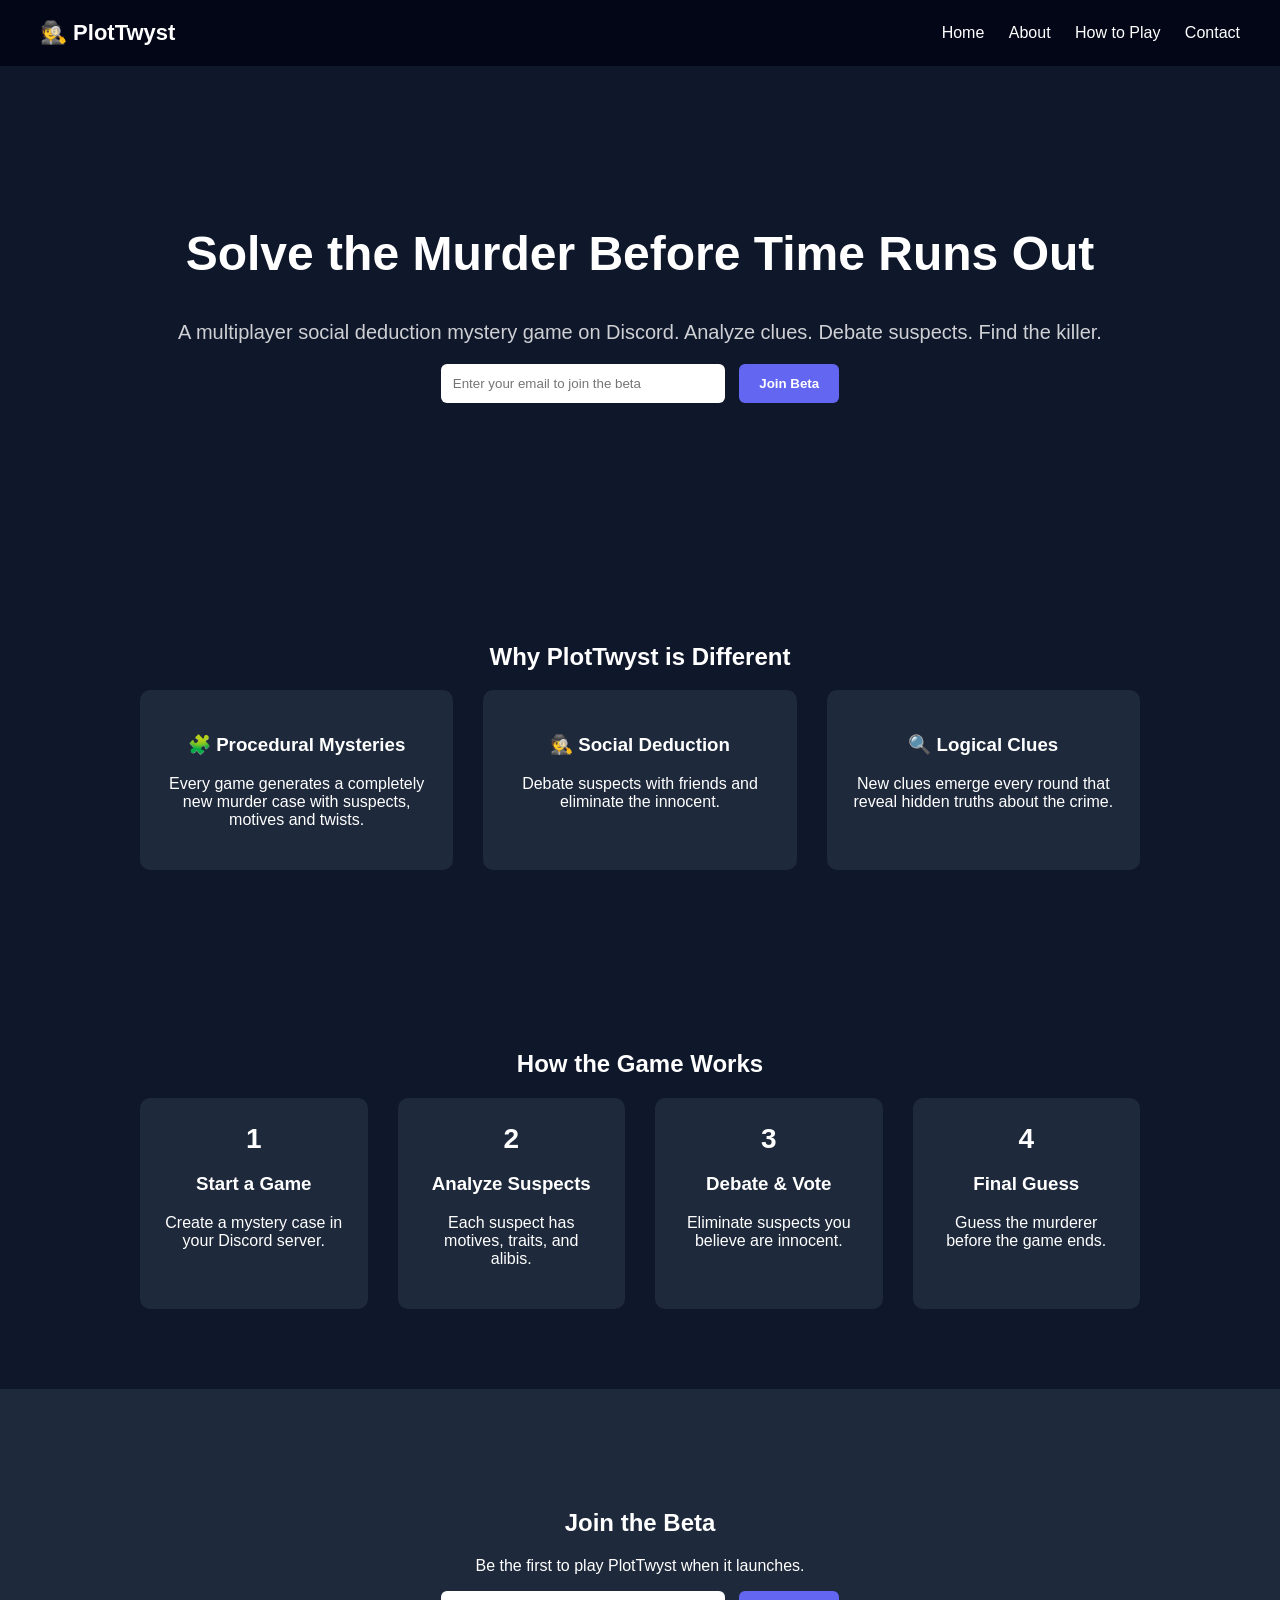
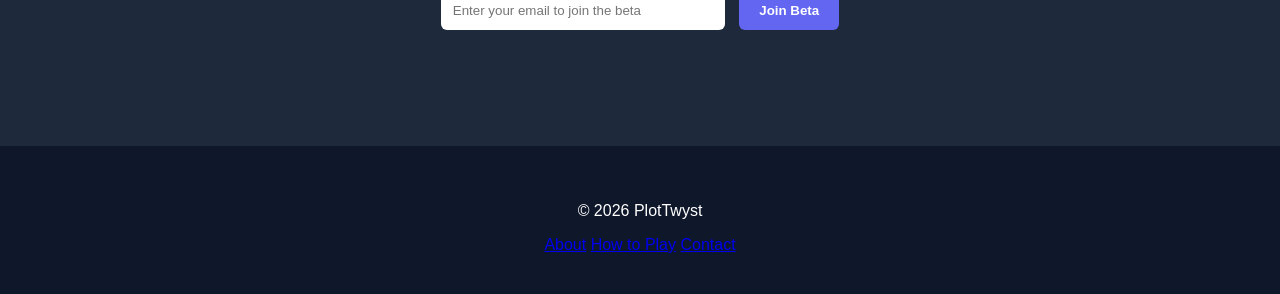
==== index.html @ 9b090512 "Update index.html" ====
<!DOCTYPE html>
<html>

<head>

<meta charset="UTF-8">
<meta name="viewport" content="width=device-width, initial-scale=1.0">

<title>PlotTwyst | Social Deduction Murder Mystery</title>

<link rel="stylesheet" href="style.css">

</head>

<body>

<nav>

<div class="logo">🕵️ PlotTwyst</div>

<div class="menu">

<a href="index.html">Home</a>
<a href="about.html">About</a>
<a href="how-to-play.html">How to Play</a>
<a href="contact.html">Contact</a>

</div>

</nav>


<section class="hero">

<h1>Solve the Murder Before Time Runs Out</h1>

<p>
A multiplayer social deduction mystery game on Discord.
Analyze clues. Debate suspects. Find the killer.
</p>

<form id="signup-form">

<input
type="email"
id="email"
placeholder="Enter your email to join the beta"
required
/>

<button type="submit">
Join Beta
</button>

</form>

<p id="signup-status"></p>

</section>


<section class="features">

<h2>Why PlotTwyst is Different</h2>

<div class="grid">

<div class="card">

<h3>🧩 Procedural Mysteries</h3>

<p>
Every game generates a completely new murder case with suspects, motives and twists.
</p>

</div>


<div class="card">

<h3>🕵️ Social Deduction</h3>

<p>
Debate suspects with friends and eliminate the innocent.
</p>

</div>


<div class="card">

<h3>🔍 Logical Clues</h3>

<p>
New clues emerge every round that reveal hidden truths about the crime.
</p>

</div>

</div>

</section>


<section class="steps">

<h2>How the Game Works</h2>

<div class="grid">

<div class="step">

<div class="number">1</div>

<h3>Start a Game</h3>

<p>Create a mystery case in your Discord server.</p>

</div>


<div class="step">

<div class="number">2</div>

<h3>Analyze Suspects</h3>

<p>Each suspect has motives, traits, and alibis.</p>

</div>


<div class="step">

<div class="number">3</div>

<h3>Debate & Vote</h3>

<p>Eliminate suspects you believe are innocent.</p>

</div>


<div class="step">

<div class="number">4</div>

<h3>Final Guess</h3>

<p>Guess the murderer before the game ends.</p>

</div>

</div>

</section>


<section class="cta">

<h2>Join the Beta</h2>

<p>Be the first to play PlotTwyst when it launches.</p>

<form id="signup-form-2">

<input
type="email"
id="email"
placeholder="Enter your email to join the beta"
required
/>

<button type="submit">
Join Beta
</button>

</form>

<p id="signup-status-2"></p>

</section>


<footer>

<p>© 2026 PlotTwyst</p>

<div class="footer-links">

<a href="about.html">About</a>
<a href="how-to-play.html">How to Play</a>
<a href="contact.html">Contact</a>

</div>

</footer>


<script src="signup.js"></script>

</body>

</html>
---- style.css ----
body {

font-family: Arial, sans-serif;
margin:0;
background:#0f172a;
color:white;

}

nav {

display:flex;
justify-content:space-between;
align-items:center;
padding:20px 40px;
background:#020617;

}

.logo {

font-size:22px;
font-weight:bold;

}

.menu a {

margin-left:20px;
color:white;
text-decoration:none;

}

.hero {

text-align:center;
padding:120px 20px;

}

.hero h1 {

font-size:48px;

}

.hero p {

font-size:20px;
opacity:0.8;

}

.features,
.steps {

padding:80px 20px;
text-align:center;

}

.grid {

display:grid;
grid-template-columns:repeat(auto-fit,minmax(220px,1fr));
gap:30px;
max-width:1000px;
margin:auto;

}

.card,
.step {

background:#1e293b;
padding:25px;
border-radius:10px;

}

.number {

font-size:28px;
font-weight:bold;

}

input {

padding:12px;
width:260px;
border-radius:6px;
border:none;

}

button {

padding:12px 20px;
border:none;
border-radius:6px;
background:#6366f1;
color:white;
font-weight:bold;
margin-left:10px;

}

.cta {

text-align:center;
padding:100px;
background:#1e293b;

}

.page {

max-width:800px;
margin:auto;
padding:80px 20px;

}

footer {

text-align:center;
padding:40px;

}
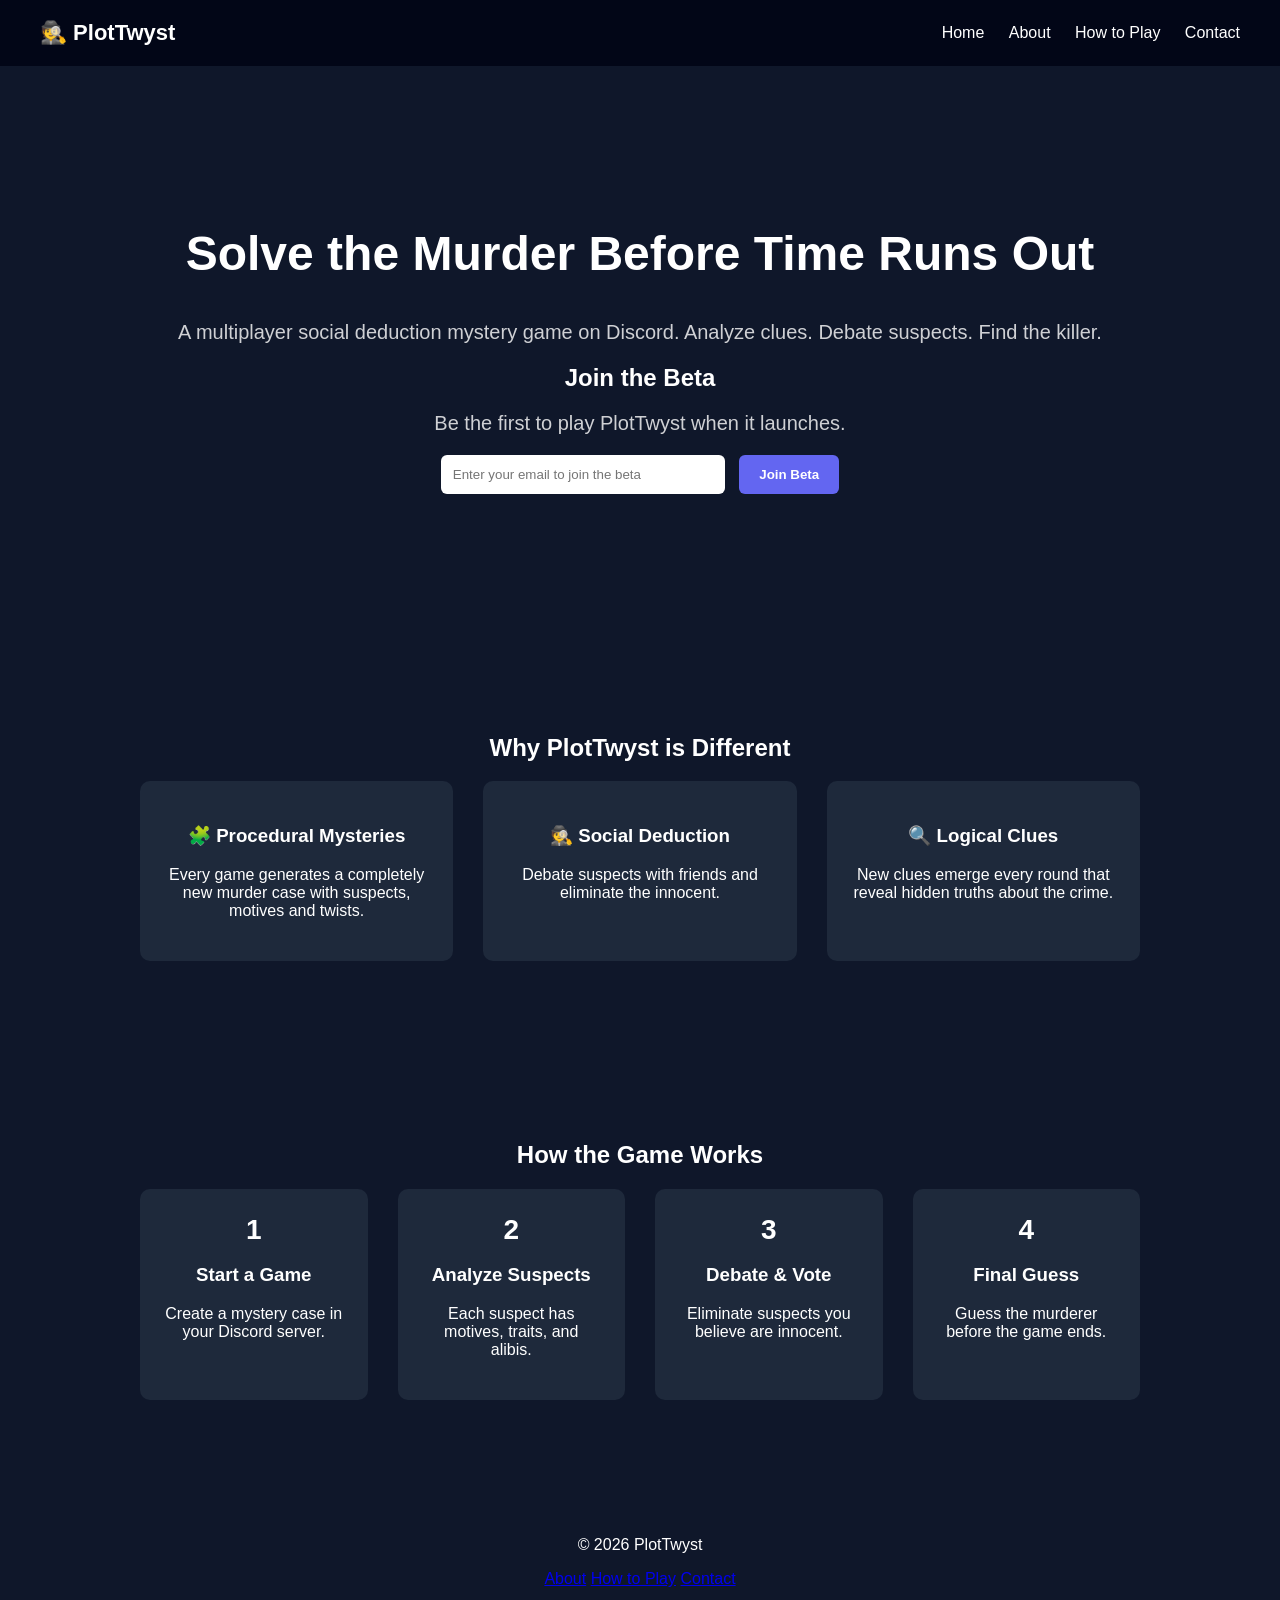
==== commit 35f78212: "Update index.html" ====
--- a/index.html
+++ b/index.html
@@ -38,6 +38,11 @@
 A multiplayer social deduction mystery game on Discord.
 Analyze clues. Debate suspects. Find the killer.
 </p>
+
+<h2>Join the Beta</h2>
+
+<p>Be the first to play PlotTwyst when it launches.</p>
+
 
 <form id="signup-form">
 
@@ -156,32 +161,6 @@
 </section>
 
 
-<section class="cta">
-
-<h2>Join the Beta</h2>
-
-<p>Be the first to play PlotTwyst when it launches.</p>
-
-<form id="signup-form-2">
-
-<input
-type="email"
-id="email"
-placeholder="Enter your email to join the beta"
-required
-/>
-
-<button type="submit">
-Join Beta
-</button>
-
-</form>
-
-<p id="signup-status-2"></p>
-
-</section>
-
-
 <footer>
 
 <p>© 2026 PlotTwyst</p>
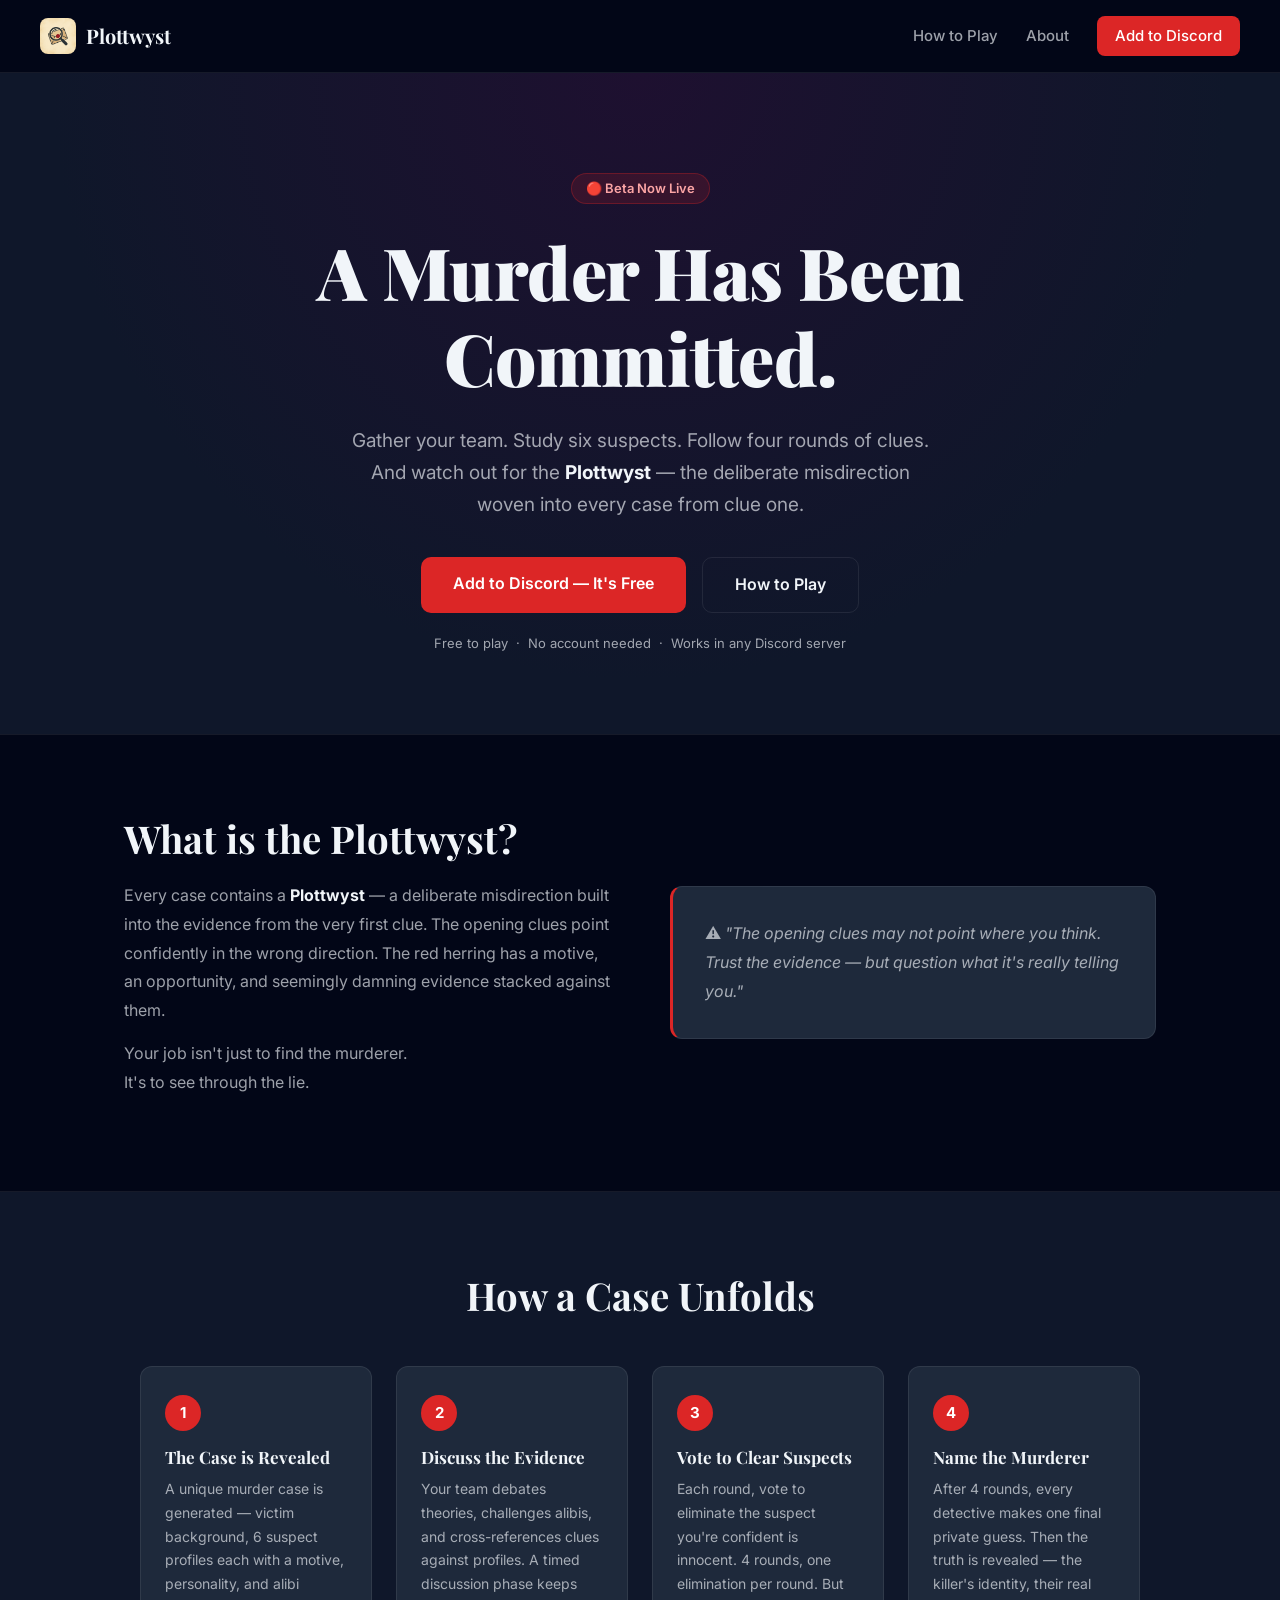
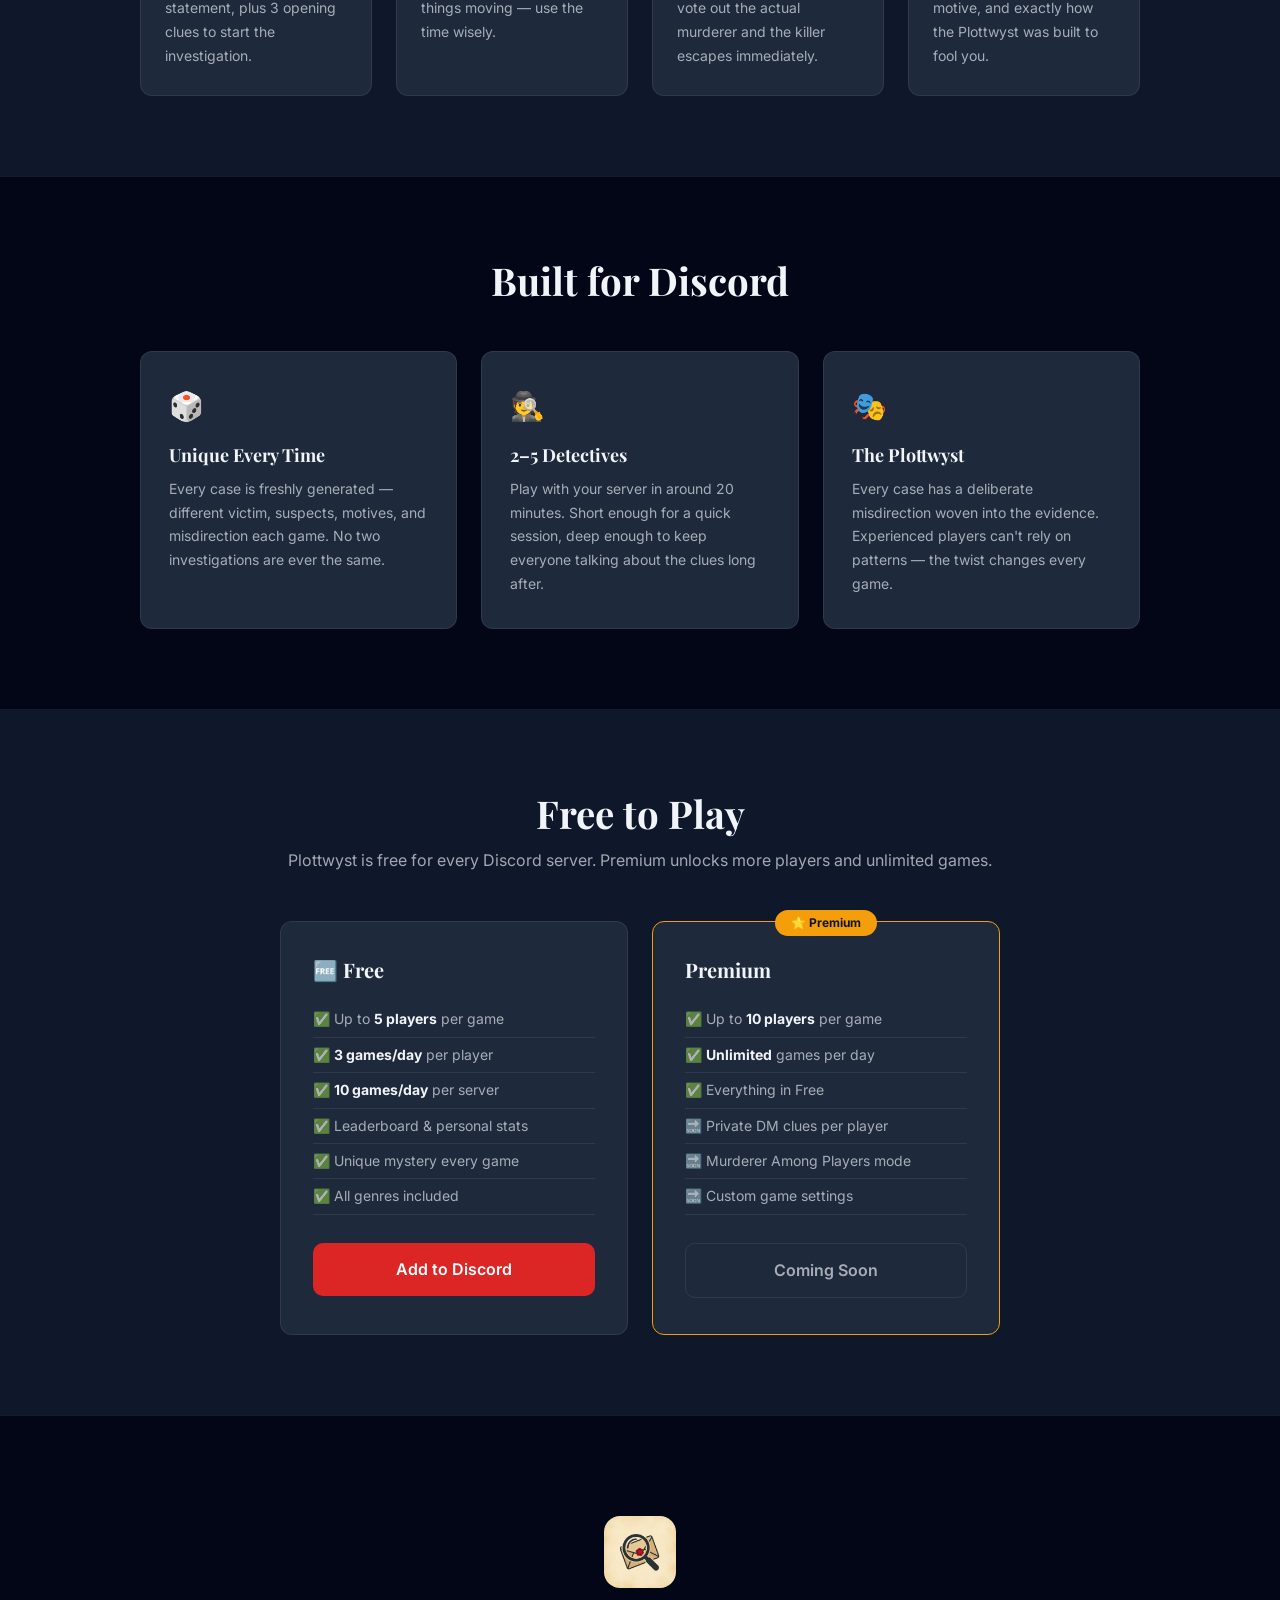
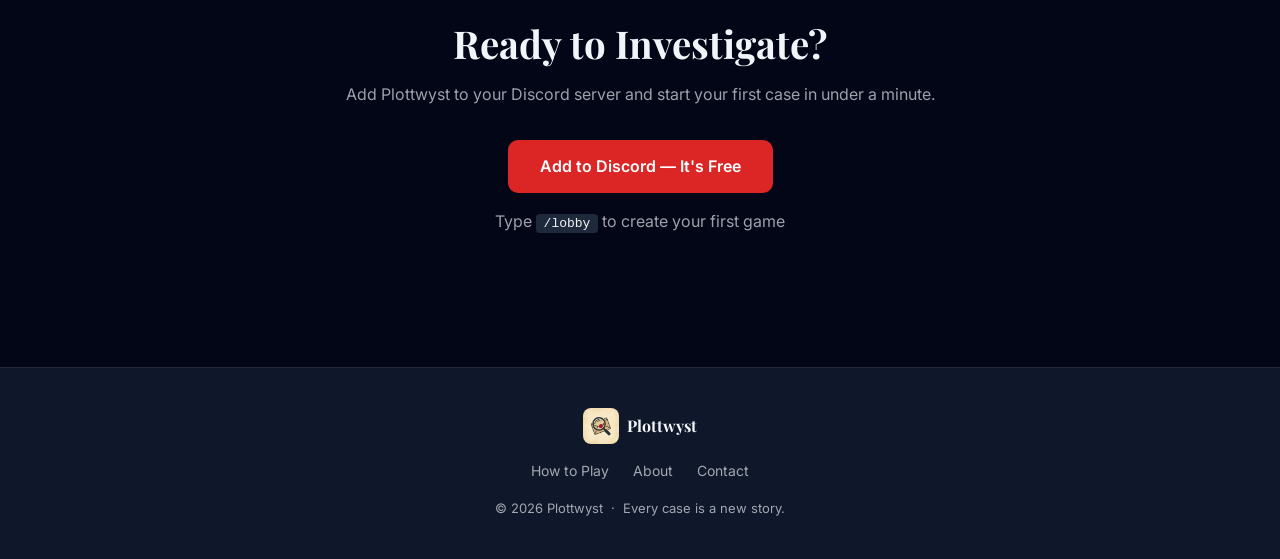
==== commit a6a88c75: "feat: full website revamp for beta launch - index.html: complete rewrite — hero with Add to Discord " ====
--- a/index.html
+++ b/index.html
@@ -1,183 +1,201 @@
 <!DOCTYPE html>
-<html>
-
+<html lang="en">
 <head>
-
-<meta charset="UTF-8">
-<meta name="viewport" content="width=device-width, initial-scale=1.0">
-
-<title>PlotTwyst | Social Deduction Murder Mystery</title>
-
-<link rel="stylesheet" href="style.css">
-
+  <meta charset="UTF-8">
+  <meta name="viewport" content="width=device-width, initial-scale=1.0">
+  <title>Plottwyst — Murder Mystery for Discord</title>
+  <meta name="description" content="A cooperative murder mystery game for Discord. 6 suspects, 4 rounds of clues, and one deliberate misdirection built into every case. Free to play.">
+  <link rel="icon" type="image/png" href="logo.png">
+  <link rel="preconnect" href="https://fonts.googleapis.com">
+  <link rel="preconnect" href="https://fonts.gstatic.com" crossorigin>
+  <link href="https://fonts.googleapis.com/css2?family=Playfair+Display:wght@700;900&family=Inter:wght@400;500;600&display=swap" rel="stylesheet">
+  <link rel="stylesheet" href="style.css">
+  <script type="application/ld+json">
+  {
+    "@context": "https://schema.org",
+    "@type": "VideoGame",
+    "name": "Plottwyst",
+    "genre": ["Social Deduction", "Murder Mystery", "Cooperative"],
+    "gamePlatform": "Discord",
+    "description": "Plottwyst is a cooperative murder mystery game for Discord. Every case is uniquely generated with 6 suspects, 4 rounds of clues, and one deliberate misdirection.",
+    "author": { "@type": "Organization", "name": "Plottwyst" },
+    "offers": { "@type": "Offer", "price": "0", "priceCurrency": "USD" }
+  }
+  </script>
 </head>
-
 <body>
 
 <nav>
-
-<div class="logo">🕵️ PlotTwyst</div>
-
-<div class="menu">
-
-<a href="index.html">Home</a>
-<a href="about.html">About</a>
-<a href="how-to-play.html">How to Play</a>
-<a href="contact.html">Contact</a>
-
-</div>
-
+  <a href="index.html" class="logo">
+    <img src="logo.png" alt="Plottwyst logo" class="logo-img">
+    <span>Plottwyst</span>
+  </a>
+  <div class="menu">
+    <a href="how-to-play.html">How to Play</a>
+    <a href="about.html">About</a>
+    <a href="https://discord.com/oauth2/authorize?client_id=1469917860406100093&permissions=277025777728&integration_type=0&scope=bot+applications.commands" class="btn-nav" target="_blank" rel="noopener">Add to Discord</a>
+  </div>
 </nav>
 
 
+<!-- ── Hero ─────────────────────────────────────────────────────────────── -->
 <section class="hero">
-
-<h1>Solve the Murder Before Time Runs Out</h1>
-
-<p>
-A multiplayer social deduction mystery game on Discord.
-Analyze clues. Debate suspects. Find the killer.
-</p>
-
-<h2>Join the Beta</h2>
-
-<p>Be the first to play PlotTwyst when it launches.</p>
-
-
-<form id="signup-form">
-
-<input
-type="email"
-id="email"
-placeholder="Enter your email to join the beta"
-required
-/>
-
-<button type="submit">
-Join Beta
-</button>
-
-</form>
-
-<p id="signup-status"></p>
-
-</section>
-
-
+  <div class="container">
+    <div class="badge">🔴 Beta Now Live</div>
+    <h1>A Murder Has Been<br>Committed.</h1>
+    <p class="hero-sub">
+      Gather your team. Study six suspects. Follow four rounds of clues.<br>
+      And watch out for the <strong>Plottwyst</strong> — the deliberate misdirection<br>
+      woven into every case from clue one.
+    </p>
+    <div class="hero-cta">
+      <a href="https://discord.com/oauth2/authorize?client_id=1469917860406100093&permissions=277025777728&integration_type=0&scope=bot+applications.commands" class="btn-primary" target="_blank" rel="noopener">
+        Add to Discord — It's Free
+      </a>
+      <a href="how-to-play.html" class="btn-secondary">How to Play</a>
+    </div>
+    <p class="hero-meta">Free to play &nbsp;·&nbsp; No account needed &nbsp;·&nbsp; Works in any Discord server</p>
+  </div>
+</section>
+
+
+<!-- ── What is the Plottwyst ─────────────────────────────────────────────── -->
+<section class="what-is">
+  <div class="container what-is-inner">
+    <div class="what-is-text">
+      <h2>What is the Plottwyst?</h2>
+      <p>
+        Every case contains a <strong>Plottwyst</strong> — a deliberate misdirection built into the evidence from the very first clue. The opening clues point confidently in the wrong direction. The red herring has a motive, an opportunity, and seemingly damning evidence stacked against them.
+      </p>
+      <p>
+        Your job isn't just to find the murderer.<br>It's to see through the lie.
+      </p>
+    </div>
+    <div class="what-is-card">
+      <p class="quote">⚠️ <em>"The opening clues may not point where you think. Trust the evidence — but question what it's really telling you."</em></p>
+    </div>
+  </div>
+</section>
+
+
+<!-- ── How it works ──────────────────────────────────────────────────────── -->
+<section class="how-it-works">
+  <div class="container">
+    <h2>How a Case Unfolds</h2>
+    <div class="steps-grid">
+      <div class="step">
+        <div class="step-number">1</div>
+        <h3>The Case is Revealed</h3>
+        <p>A unique murder case is generated — victim background, 6 suspect profiles each with a motive, personality, and alibi statement, plus 3 opening clues to start the investigation.</p>
+      </div>
+      <div class="step">
+        <div class="step-number">2</div>
+        <h3>Discuss the Evidence</h3>
+        <p>Your team debates theories, challenges alibis, and cross-references clues against profiles. A timed discussion phase keeps things moving — use the time wisely.</p>
+      </div>
+      <div class="step">
+        <div class="step-number">3</div>
+        <h3>Vote to Clear Suspects</h3>
+        <p>Each round, vote to eliminate the suspect you're confident is innocent. 4 rounds, one elimination per round. But vote out the actual murderer and the killer escapes immediately.</p>
+      </div>
+      <div class="step">
+        <div class="step-number">4</div>
+        <h3>Name the Murderer</h3>
+        <p>After 4 rounds, every detective makes one final private guess. Then the truth is revealed — the killer's identity, their real motive, and exactly how the Plottwyst was built to fool you.</p>
+      </div>
+    </div>
+  </div>
+</section>
+
+
+<!-- ── Features ──────────────────────────────────────────────────────────── -->
 <section class="features">
-
-<h2>Why PlotTwyst is Different</h2>
-
-<div class="grid">
-
-<div class="card">
-
-<h3>🧩 Procedural Mysteries</h3>
-
-<p>
-Every game generates a completely new murder case with suspects, motives and twists.
-</p>
-
-</div>
-
-
-<div class="card">
-
-<h3>🕵️ Social Deduction</h3>
-
-<p>
-Debate suspects with friends and eliminate the innocent.
-</p>
-
-</div>
-
-
-<div class="card">
-
-<h3>🔍 Logical Clues</h3>
-
-<p>
-New clues emerge every round that reveal hidden truths about the crime.
-</p>
-
-</div>
-
-</div>
-
-</section>
-
-
-<section class="steps">
-
-<h2>How the Game Works</h2>
-
-<div class="grid">
-
-<div class="step">
-
-<div class="number">1</div>
-
-<h3>Start a Game</h3>
-
-<p>Create a mystery case in your Discord server.</p>
-
-</div>
-
-
-<div class="step">
-
-<div class="number">2</div>
-
-<h3>Analyze Suspects</h3>
-
-<p>Each suspect has motives, traits, and alibis.</p>
-
-</div>
-
-
-<div class="step">
-
-<div class="number">3</div>
-
-<h3>Debate & Vote</h3>
-
-<p>Eliminate suspects you believe are innocent.</p>
-
-</div>
-
-
-<div class="step">
-
-<div class="number">4</div>
-
-<h3>Final Guess</h3>
-
-<p>Guess the murderer before the game ends.</p>
-
-</div>
-
-</div>
-
-</section>
-
-
+  <div class="container">
+    <h2>Built for Discord</h2>
+    <div class="features-grid">
+      <div class="feature-card">
+        <div class="feature-icon">🎲</div>
+        <h3>Unique Every Time</h3>
+        <p>Every case is freshly generated — different victim, suspects, motives, and misdirection each game. No two investigations are ever the same.</p>
+      </div>
+      <div class="feature-card">
+        <div class="feature-icon">🕵️</div>
+        <h3>2–5 Detectives</h3>
+        <p>Play with your server in around 20 minutes. Short enough for a quick session, deep enough to keep everyone talking about the clues long after.</p>
+      </div>
+      <div class="feature-card">
+        <div class="feature-icon">🎭</div>
+        <h3>The Plottwyst</h3>
+        <p>Every case has a deliberate misdirection woven into the evidence. Experienced players can't rely on patterns — the twist changes every game.</p>
+      </div>
+    </div>
+  </div>
+</section>
+
+
+<!-- ── Pricing ───────────────────────────────────────────────────────────── -->
+<section class="pricing">
+  <div class="container">
+    <h2>Free to Play</h2>
+    <p class="section-sub">Plottwyst is free for every Discord server. Premium unlocks more players and unlimited games.</p>
+    <div class="pricing-grid">
+      <div class="pricing-card">
+        <h3>🆓 Free</h3>
+        <ul>
+          <li>✅ Up to <strong>5 players</strong> per game</li>
+          <li>✅ <strong>3 games/day</strong> per player</li>
+          <li>✅ <strong>10 games/day</strong> per server</li>
+          <li>✅ Leaderboard &amp; personal stats</li>
+          <li>✅ Unique mystery every game</li>
+          <li>✅ All genres included</li>
+        </ul>
+        <a href="https://discord.com/oauth2/authorize?client_id=1469917860406100093&permissions=277025777728&integration_type=0&scope=bot+applications.commands" class="btn-primary" target="_blank" rel="noopener">Add to Discord</a>
+      </div>
+      <div class="pricing-card pricing-premium">
+        <div class="premium-badge">⭐ Premium</div>
+        <h3>Premium</h3>
+        <ul>
+          <li>✅ Up to <strong>10 players</strong> per game</li>
+          <li>✅ <strong>Unlimited</strong> games per day</li>
+          <li>✅ Everything in Free</li>
+          <li>🔜 Private DM clues per player</li>
+          <li>🔜 Murderer Among Players mode</li>
+          <li>🔜 Custom game settings</li>
+        </ul>
+        <a href="contact.html" class="btn-outline">Coming Soon</a>
+      </div>
+    </div>
+  </div>
+</section>
+
+
+<!-- ── Bottom CTA ────────────────────────────────────────────────────────── -->
+<section class="cta-bottom">
+  <div class="container">
+    <img src="logo.png" alt="Plottwyst" class="cta-logo">
+    <h2>Ready to Investigate?</h2>
+    <p>Add Plottwyst to your Discord server and start your first case in under a minute.</p>
+    <a href="https://discord.com/oauth2/authorize?client_id=1469917860406100093&permissions=277025777728&integration_type=0&scope=bot+applications.commands" class="btn-primary" target="_blank" rel="noopener">Add to Discord — It's Free</a>
+    <p class="cta-meta">Type <code>/lobby</code> to create your first game</p>
+  </div>
+</section>
+
+
+<!-- ── Footer ────────────────────────────────────────────────────────────── -->
 <footer>
-
-<p>© 2026 PlotTwyst</p>
-
-<div class="footer-links">
-
-<a href="about.html">About</a>
-<a href="how-to-play.html">How to Play</a>
-<a href="contact.html">Contact</a>
-
-</div>
-
+  <div class="footer-inner">
+    <div class="footer-logo">
+      <img src="logo.png" alt="Plottwyst" class="logo-img">
+      <span>Plottwyst</span>
+    </div>
+    <div class="footer-links">
+      <a href="how-to-play.html">How to Play</a>
+      <a href="about.html">About</a>
+      <a href="contact.html">Contact</a>
+    </div>
+    <p class="footer-copy">© 2026 Plottwyst &nbsp;·&nbsp; Every case is a new story.</p>
+  </div>
 </footer>
 
-
-<script src="signup.js"></script>
-
 </body>
-
 </html>
--- a/style.css
+++ b/style.css
@@ -1,131 +1,600 @@
+/* ── Reset & Base ──────────────────────────────────────────────────────── */
+*, *::before, *::after { box-sizing: border-box; margin: 0; padding: 0; }
+
+:root {
+  --bg:          #0f172a;
+  --bg-card:     #1e293b;
+  --bg-dark:     #020617;
+  --accent:      #dc2626;
+  --accent-hover:#b91c1c;
+  --gold:        #f59e0b;
+  --text:        #f1f5f9;
+  --text-muted:  rgba(241,245,249,0.65);
+  --border:      rgba(255,255,255,0.08);
+  --radius:      12px;
+}
+
+html { scroll-behavior: smooth; }
+
 body {
-
-font-family: Arial, sans-serif;
-margin:0;
-background:#0f172a;
-color:white;
-
-}
-
+  font-family: 'Inter', Arial, sans-serif;
+  background: var(--bg);
+  color: var(--text);
+  line-height: 1.6;
+}
+
+h1, h2, h3 {
+  font-family: 'Playfair Display', Georgia, serif;
+  line-height: 1.2;
+}
+
+a { color: inherit; text-decoration: none; }
+
+.container {
+  max-width: 1080px;
+  margin: 0 auto;
+  padding: 0 24px;
+}
+
+
+/* ── Nav ────────────────────────────────────────────────────────────────── */
 nav {
-
-display:flex;
-justify-content:space-between;
-align-items:center;
-padding:20px 40px;
-background:#020617;
-
+  display: flex;
+  justify-content: space-between;
+  align-items: center;
+  padding: 16px 40px;
+  background: var(--bg-dark);
+  border-bottom: 1px solid var(--border);
+  position: sticky;
+  top: 0;
+  z-index: 100;
 }
 
 .logo {
-
-font-size:22px;
-font-weight:bold;
-
+  display: flex;
+  align-items: center;
+  gap: 10px;
+  font-family: 'Playfair Display', serif;
+  font-size: 20px;
+  font-weight: 700;
+}
+
+.logo-img {
+  width: 36px;
+  height: 36px;
+  border-radius: 8px;
+  object-fit: cover;
+}
+
+.menu {
+  display: flex;
+  align-items: center;
+  gap: 28px;
 }
 
 .menu a {
-
-margin-left:20px;
-color:white;
-text-decoration:none;
-
-}
-
+  color: var(--text-muted);
+  font-size: 15px;
+  font-weight: 500;
+  transition: color 0.2s;
+}
+
+.menu a:hover { color: var(--text); }
+
+.btn-nav {
+  background: var(--accent);
+  color: white !important;
+  padding: 8px 18px;
+  border-radius: 8px;
+  font-weight: 600;
+  font-size: 14px;
+  transition: background 0.2s;
+}
+
+.btn-nav:hover { background: var(--accent-hover) !important; }
+
+
+/* ── Buttons ────────────────────────────────────────────────────────────── */
+.btn-primary {
+  display: inline-block;
+  background: var(--accent);
+  color: white;
+  padding: 14px 32px;
+  border-radius: 10px;
+  font-weight: 600;
+  font-size: 16px;
+  transition: background 0.2s, transform 0.15s;
+}
+
+.btn-primary:hover {
+  background: var(--accent-hover);
+  transform: translateY(-1px);
+}
+
+.btn-secondary {
+  display: inline-block;
+  background: transparent;
+  color: var(--text);
+  padding: 14px 32px;
+  border-radius: 10px;
+  font-weight: 600;
+  font-size: 16px;
+  border: 1px solid var(--border);
+  transition: border-color 0.2s, background 0.2s;
+}
+
+.btn-secondary:hover {
+  border-color: rgba(255,255,255,0.3);
+  background: rgba(255,255,255,0.05);
+}
+
+.btn-outline {
+  display: inline-block;
+  background: transparent;
+  color: var(--text-muted);
+  padding: 14px 32px;
+  border-radius: 10px;
+  font-weight: 600;
+  font-size: 16px;
+  border: 1px solid var(--border);
+  cursor: default;
+}
+
+
+/* ── Badge ──────────────────────────────────────────────────────────────── */
+.badge {
+  display: inline-block;
+  background: rgba(220,38,38,0.15);
+  color: #fca5a5;
+  border: 1px solid rgba(220,38,38,0.3);
+  padding: 4px 14px;
+  border-radius: 999px;
+  font-size: 13px;
+  font-weight: 600;
+  margin-bottom: 24px;
+}
+
+
+/* ── Hero ───────────────────────────────────────────────────────────────── */
 .hero {
-
-text-align:center;
-padding:120px 20px;
-
+  text-align: center;
+  padding: 100px 24px 80px;
+  background: radial-gradient(ellipse at top, #1e1030 0%, var(--bg) 65%);
 }
 
 .hero h1 {
-
-font-size:48px;
-
-}
-
-.hero p {
-
-font-size:20px;
-opacity:0.8;
-
-}
-
-.features,
-.steps {
-
-padding:80px 20px;
-text-align:center;
-
-}
-
-.grid {
-
-display:grid;
-grid-template-columns:repeat(auto-fit,minmax(220px,1fr));
-gap:30px;
-max-width:1000px;
-margin:auto;
-
-}
-
-.card,
+  font-size: clamp(40px, 6vw, 72px);
+  font-weight: 900;
+  margin-bottom: 24px;
+  letter-spacing: -0.5px;
+}
+
+.hero-sub {
+  font-size: clamp(16px, 2vw, 19px);
+  color: var(--text-muted);
+  margin-bottom: 36px;
+  line-height: 1.7;
+}
+
+.hero-sub strong { color: var(--text); }
+
+.hero-cta {
+  display: flex;
+  justify-content: center;
+  gap: 16px;
+  flex-wrap: wrap;
+  margin-bottom: 20px;
+}
+
+.hero-meta {
+  font-size: 13px;
+  color: var(--text-muted);
+  margin-top: 8px;
+}
+
+
+/* ── What is the Plottwyst ──────────────────────────────────────────────── */
+.what-is {
+  padding: 80px 24px;
+  background: var(--bg-dark);
+  border-top: 1px solid var(--border);
+  border-bottom: 1px solid var(--border);
+}
+
+.what-is-inner {
+  display: grid;
+  grid-template-columns: 1fr 1fr;
+  gap: 60px;
+  align-items: center;
+}
+
+.what-is-text h2 {
+  font-size: clamp(28px, 3vw, 40px);
+  margin-bottom: 20px;
+}
+
+.what-is-text p {
+  color: var(--text-muted);
+  font-size: 16px;
+  margin-bottom: 14px;
+  line-height: 1.8;
+}
+
+.what-is-text p strong { color: var(--text); }
+
+.what-is-card {
+  background: var(--bg-card);
+  border: 1px solid var(--border);
+  border-left: 3px solid var(--accent);
+  border-radius: var(--radius);
+  padding: 32px;
+}
+
+.quote {
+  font-size: 16px;
+  color: var(--text-muted);
+  line-height: 1.8;
+}
+
+
+/* ── How it Works ───────────────────────────────────────────────────────── */
+.how-it-works {
+  padding: 80px 24px;
+  text-align: center;
+}
+
+.how-it-works h2 {
+  font-size: clamp(28px, 3vw, 40px);
+  margin-bottom: 48px;
+}
+
+.steps-grid {
+  display: grid;
+  grid-template-columns: repeat(auto-fit, minmax(220px, 1fr));
+  gap: 24px;
+  max-width: 1000px;
+  margin: 0 auto;
+}
+
 .step {
-
-background:#1e293b;
-padding:25px;
-border-radius:10px;
-
-}
-
-.number {
-
-font-size:28px;
-font-weight:bold;
-
-}
-
-input {
-
-padding:12px;
-width:260px;
-border-radius:6px;
-border:none;
-
-}
-
-button {
-
-padding:12px 20px;
-border:none;
-border-radius:6px;
-background:#6366f1;
-color:white;
-font-weight:bold;
-margin-left:10px;
-
-}
-
-.cta {
-
-text-align:center;
-padding:100px;
-background:#1e293b;
-
-}
-
+  background: var(--bg-card);
+  border: 1px solid var(--border);
+  border-radius: var(--radius);
+  padding: 28px 24px;
+  text-align: left;
+  transition: border-color 0.2s;
+}
+
+.step:hover { border-color: rgba(255,255,255,0.2); }
+
+.step-number {
+  width: 36px;
+  height: 36px;
+  background: var(--accent);
+  color: white;
+  border-radius: 50%;
+  display: flex;
+  align-items: center;
+  justify-content: center;
+  font-weight: 700;
+  font-size: 15px;
+  margin-bottom: 16px;
+}
+
+.step h3 {
+  font-size: 17px;
+  margin-bottom: 10px;
+}
+
+.step p {
+  font-size: 14px;
+  color: var(--text-muted);
+  line-height: 1.7;
+}
+
+
+/* ── Features ───────────────────────────────────────────────────────────── */
+.features {
+  padding: 80px 24px;
+  background: var(--bg-dark);
+  text-align: center;
+  border-top: 1px solid var(--border);
+  border-bottom: 1px solid var(--border);
+}
+
+.features h2 {
+  font-size: clamp(28px, 3vw, 40px);
+  margin-bottom: 48px;
+}
+
+.features-grid {
+  display: grid;
+  grid-template-columns: repeat(auto-fit, minmax(260px, 1fr));
+  gap: 24px;
+  max-width: 1000px;
+  margin: 0 auto;
+}
+
+.feature-card {
+  background: var(--bg-card);
+  border: 1px solid var(--border);
+  border-radius: var(--radius);
+  padding: 32px 28px;
+  text-align: left;
+  transition: border-color 0.2s, transform 0.2s;
+}
+
+.feature-card:hover {
+  border-color: rgba(255,255,255,0.2);
+  transform: translateY(-2px);
+}
+
+.feature-icon {
+  font-size: 28px;
+  margin-bottom: 16px;
+}
+
+.feature-card h3 {
+  font-size: 18px;
+  margin-bottom: 10px;
+}
+
+.feature-card p {
+  font-size: 14px;
+  color: var(--text-muted);
+  line-height: 1.7;
+}
+
+
+/* ── Pricing ────────────────────────────────────────────────────────────── */
+.pricing {
+  padding: 80px 24px;
+  text-align: center;
+}
+
+.pricing h2 {
+  font-size: clamp(28px, 3vw, 40px);
+  margin-bottom: 12px;
+}
+
+.section-sub {
+  color: var(--text-muted);
+  font-size: 16px;
+  margin-bottom: 48px;
+}
+
+.pricing-grid {
+  display: grid;
+  grid-template-columns: repeat(auto-fit, minmax(280px, 1fr));
+  gap: 24px;
+  max-width: 720px;
+  margin: 0 auto;
+}
+
+.pricing-card {
+  background: var(--bg-card);
+  border: 1px solid var(--border);
+  border-radius: var(--radius);
+  padding: 36px 32px;
+  text-align: left;
+  position: relative;
+}
+
+.pricing-premium {
+  border-color: var(--gold);
+}
+
+.premium-badge {
+  position: absolute;
+  top: -12px;
+  left: 50%;
+  transform: translateX(-50%);
+  background: var(--gold);
+  color: #0f172a;
+  padding: 3px 16px;
+  border-radius: 999px;
+  font-size: 12px;
+  font-weight: 700;
+  white-space: nowrap;
+}
+
+.pricing-card h3 {
+  font-size: 20px;
+  margin-bottom: 20px;
+}
+
+.pricing-card ul {
+  list-style: none;
+  margin-bottom: 28px;
+}
+
+.pricing-card ul li {
+  font-size: 14px;
+  color: var(--text-muted);
+  padding: 6px 0;
+  border-bottom: 1px solid var(--border);
+}
+
+.pricing-card ul li strong { color: var(--text); }
+
+.pricing-card .btn-primary,
+.pricing-card .btn-outline {
+  width: 100%;
+  text-align: center;
+}
+
+
+/* ── Bottom CTA ─────────────────────────────────────────────────────────── */
+.cta-bottom {
+  padding: 100px 24px;
+  background: var(--bg-dark);
+  text-align: center;
+  border-top: 1px solid var(--border);
+}
+
+.cta-logo {
+  width: 72px;
+  height: 72px;
+  border-radius: 16px;
+  margin-bottom: 24px;
+}
+
+.cta-bottom h2 {
+  font-size: clamp(28px, 3vw, 44px);
+  margin-bottom: 16px;
+}
+
+.cta-bottom p {
+  color: var(--text-muted);
+  font-size: 16px;
+  margin-bottom: 32px;
+}
+
+.cta-meta {
+  margin-top: 16px;
+  font-size: 13px;
+  color: var(--text-muted);
+}
+
+.cta-meta code {
+  background: var(--bg-card);
+  padding: 2px 8px;
+  border-radius: 4px;
+  font-size: 13px;
+  color: var(--text);
+}
+
+
+/* ── Footer ─────────────────────────────────────────────────────────────── */
+footer {
+  padding: 40px 24px;
+  border-top: 1px solid var(--border);
+}
+
+.footer-inner {
+  max-width: 1080px;
+  margin: 0 auto;
+  display: flex;
+  flex-direction: column;
+  align-items: center;
+  gap: 16px;
+  text-align: center;
+}
+
+.footer-logo {
+  display: flex;
+  align-items: center;
+  gap: 8px;
+  font-family: 'Playfair Display', serif;
+  font-size: 16px;
+  font-weight: 700;
+}
+
+.footer-links {
+  display: flex;
+  gap: 24px;
+}
+
+.footer-links a {
+  color: var(--text-muted);
+  font-size: 14px;
+  transition: color 0.2s;
+}
+
+.footer-links a:hover { color: var(--text); }
+
+.footer-copy {
+  font-size: 13px;
+  color: var(--text-muted);
+}
+
+
+/* ── Inner pages ────────────────────────────────────────────────────────── */
 .page {
-
-max-width:800px;
-margin:auto;
-padding:80px 20px;
-
-}
-
-footer {
-
-text-align:center;
-padding:40px;
-
-}
+  max-width: 780px;
+  margin: 0 auto;
+  padding: 80px 24px;
+}
+
+.page h1 {
+  font-size: clamp(32px, 4vw, 52px);
+  margin-bottom: 32px;
+}
+
+.page h2 {
+  font-size: 24px;
+  margin-top: 48px;
+  margin-bottom: 16px;
+}
+
+.page h3 {
+  font-size: 18px;
+  margin-top: 32px;
+  margin-bottom: 10px;
+}
+
+.page p {
+  color: var(--text-muted);
+  font-size: 16px;
+  line-height: 1.8;
+  margin-bottom: 16px;
+}
+
+.page ul {
+  color: var(--text-muted);
+  font-size: 16px;
+  line-height: 1.8;
+  margin-bottom: 16px;
+  padding-left: 20px;
+}
+
+.page ul li { margin-bottom: 8px; }
+
+.page strong { color: var(--text); }
+
+.page .tip {
+  background: var(--bg-card);
+  border-left: 3px solid var(--accent);
+  border-radius: var(--radius);
+  padding: 16px 20px;
+  margin: 24px 0;
+  font-size: 15px;
+  color: var(--text-muted);
+}
+
+.page .cta-inline {
+  margin-top: 48px;
+  padding: 36px;
+  background: var(--bg-card);
+  border: 1px solid var(--border);
+  border-radius: var(--radius);
+  text-align: center;
+}
+
+.page .cta-inline p { margin-bottom: 20px; }
+
+
+/* ── Responsive ─────────────────────────────────────────────────────────── */
+@media (max-width: 768px) {
+  nav { padding: 14px 20px; }
+
+  .menu a:not(.btn-nav) { display: none; }
+
+  .hero { padding: 72px 20px 60px; }
+
+  .what-is-inner {
+    grid-template-columns: 1fr;
+    gap: 32px;
+  }
+
+  .steps-grid,
+  .features-grid,
+  .pricing-grid {
+    grid-template-columns: 1fr;
+  }
+
+  .hero-cta { flex-direction: column; align-items: center; }
+
+  .btn-primary,
+  .btn-secondary { width: 100%; max-width: 320px; text-align: center; }
+}
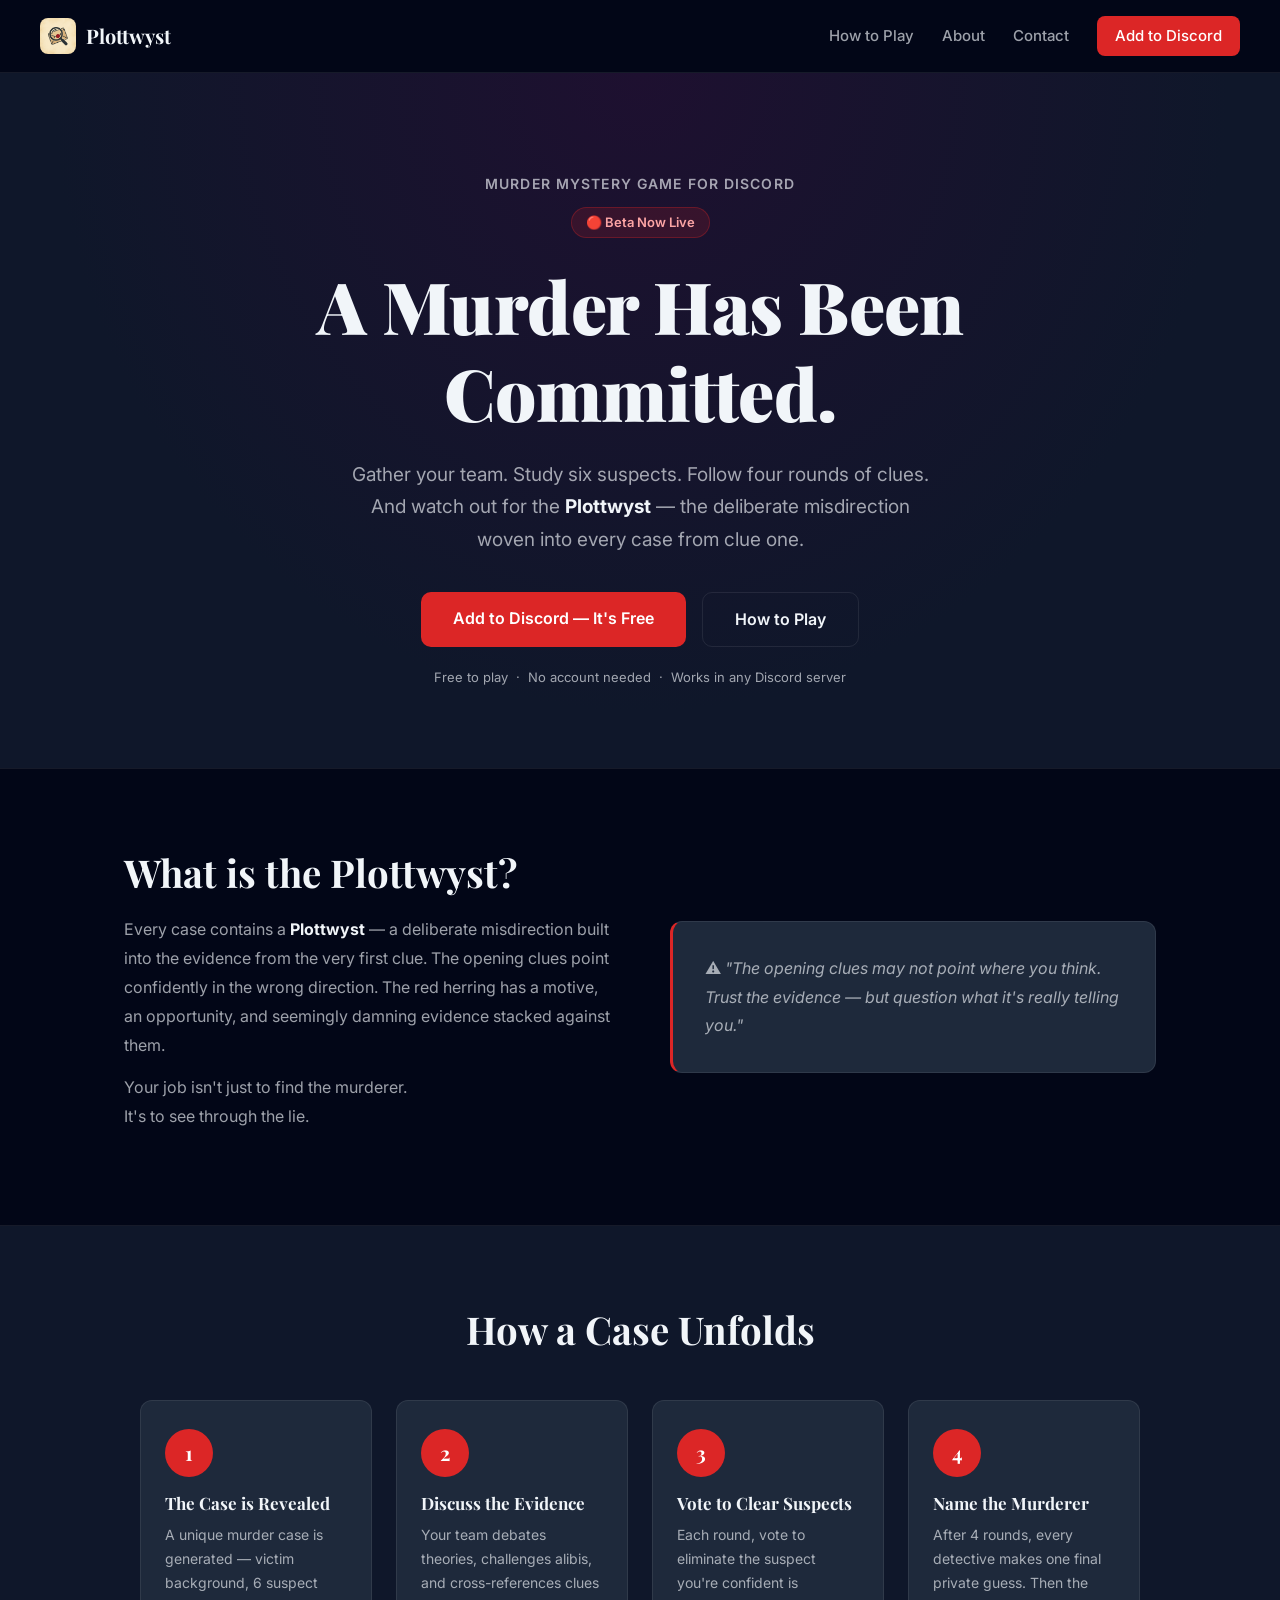
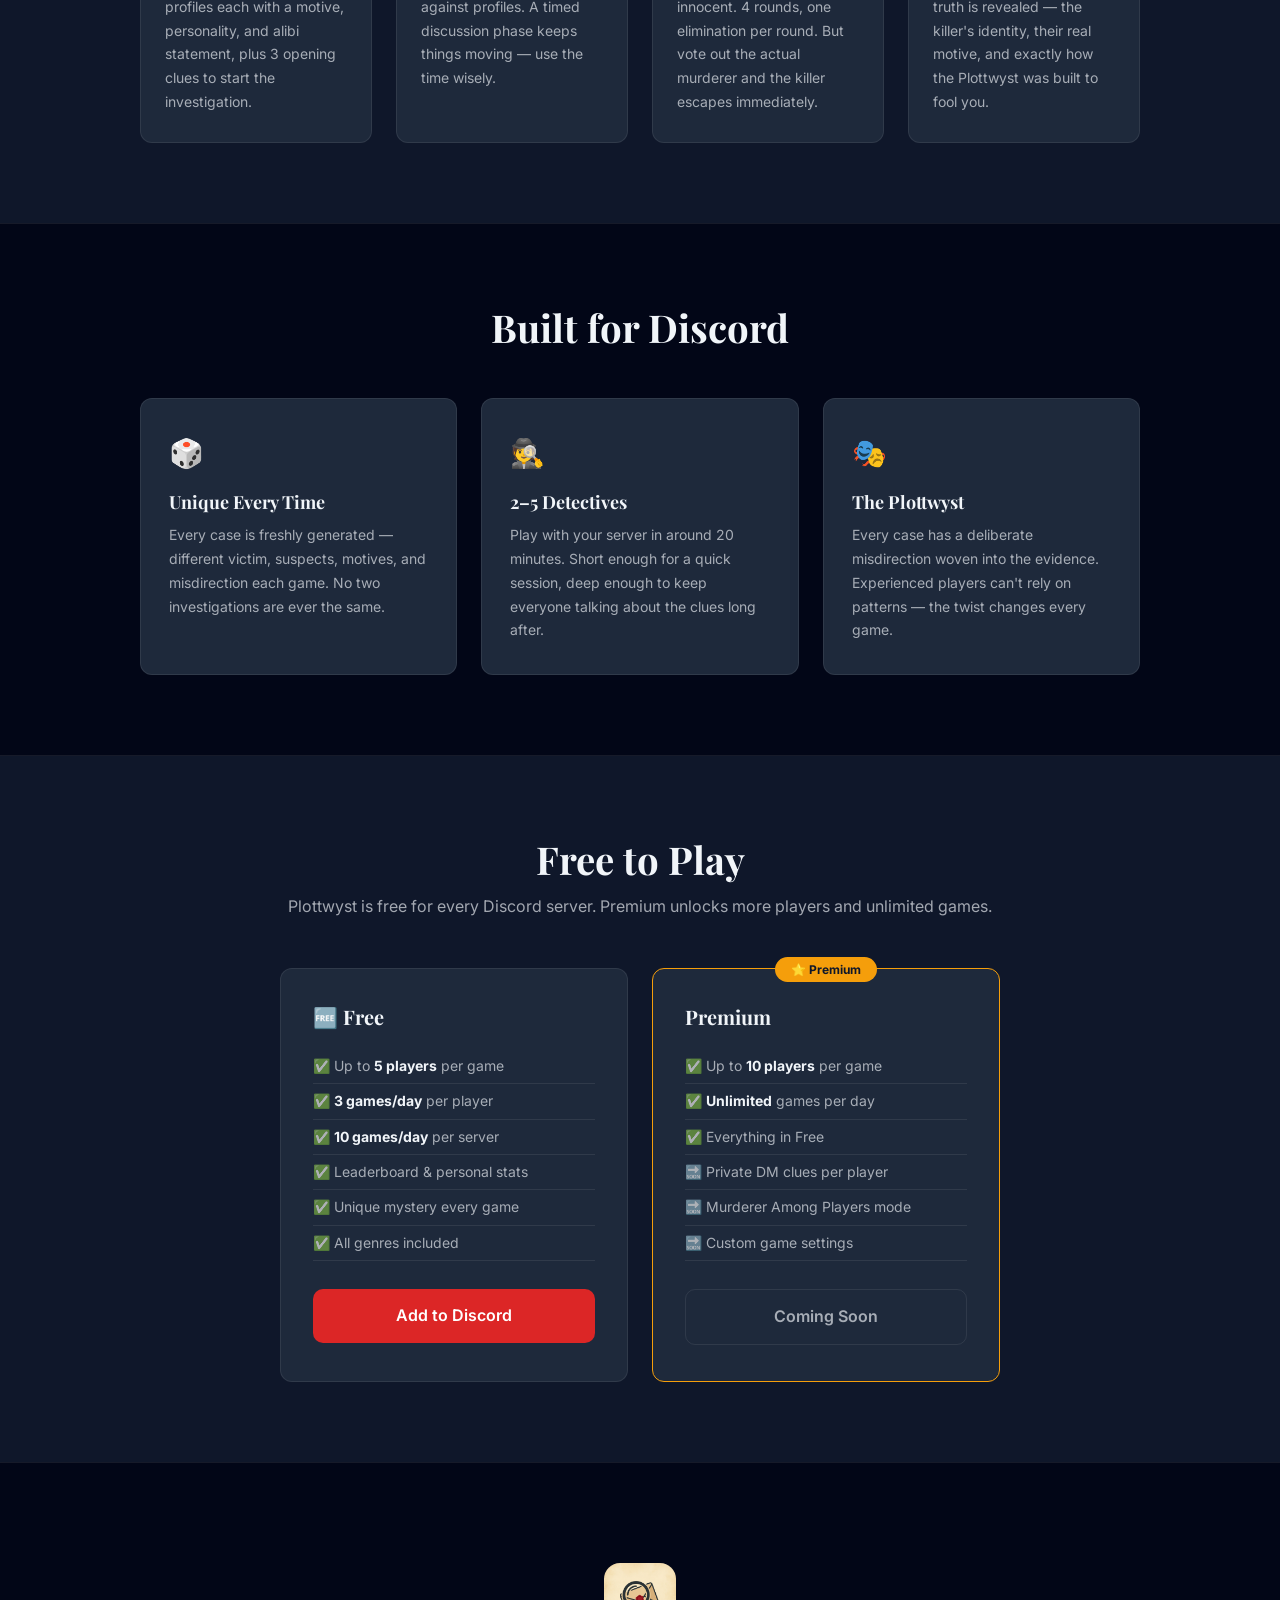
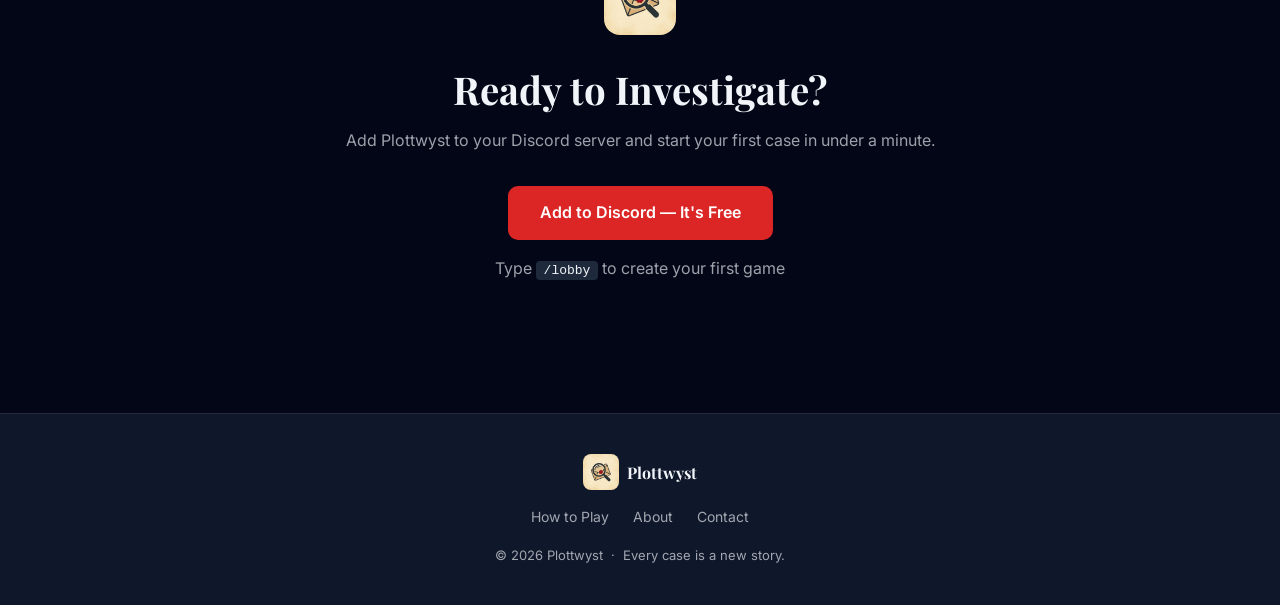
==== commit 8e9c29f3: "fix: mobile nav, contact page rewrite, UI intuitiveness improvements - nav.js: hamburger toggle — ex" ====
--- a/index.html
+++ b/index.html
@@ -30,10 +30,12 @@
     <img src="logo.png" alt="Plottwyst logo" class="logo-img">
     <span>Plottwyst</span>
   </a>
-  <div class="menu">
+  <button class="hamburger" id="hamburger" aria-expanded="false" aria-label="Toggle menu">☰</button>
+  <div class="menu" id="nav-menu">
     <a href="how-to-play.html">How to Play</a>
     <a href="about.html">About</a>
-    <a href="https://discord.com/oauth2/authorize?client_id=1469917860406100093&permissions=277025777728&integration_type=0&scope=bot+applications.commands" class="btn-nav" target="_blank" rel="noopener">Add to Discord</a>
+    <a href="contact.html">Contact</a>
+    <a href="/invite?source=nav" class="btn-nav" target="_blank" rel="noopener">Add to Discord</a>
   </div>
 </nav>
 
@@ -41,6 +43,7 @@
 <!-- ── Hero ─────────────────────────────────────────────────────────────── -->
 <section class="hero">
   <div class="container">
+    <p class="hero-tagline">Murder Mystery Game for Discord</p>
     <div class="badge">🔴 Beta Now Live</div>
     <h1>A Murder Has Been<br>Committed.</h1>
     <p class="hero-sub">
@@ -49,7 +52,7 @@
       woven into every case from clue one.
     </p>
     <div class="hero-cta">
-      <a href="https://discord.com/oauth2/authorize?client_id=1469917860406100093&permissions=277025777728&integration_type=0&scope=bot+applications.commands" class="btn-primary" target="_blank" rel="noopener">
+      <a href="/invite?source=hero" class="btn-primary" target="_blank" rel="noopener">
         Add to Discord — It's Free
       </a>
       <a href="how-to-play.html" class="btn-secondary">How to Play</a>
@@ -149,7 +152,7 @@
           <li>✅ Unique mystery every game</li>
           <li>✅ All genres included</li>
         </ul>
-        <a href="https://discord.com/oauth2/authorize?client_id=1469917860406100093&permissions=277025777728&integration_type=0&scope=bot+applications.commands" class="btn-primary" target="_blank" rel="noopener">Add to Discord</a>
+        <a href="/invite?source=pricing" class="btn-primary" target="_blank" rel="noopener">Add to Discord</a>
       </div>
       <div class="pricing-card pricing-premium">
         <div class="premium-badge">⭐ Premium</div>
@@ -175,7 +178,7 @@
     <img src="logo.png" alt="Plottwyst" class="cta-logo">
     <h2>Ready to Investigate?</h2>
     <p>Add Plottwyst to your Discord server and start your first case in under a minute.</p>
-    <a href="https://discord.com/oauth2/authorize?client_id=1469917860406100093&permissions=277025777728&integration_type=0&scope=bot+applications.commands" class="btn-primary" target="_blank" rel="noopener">Add to Discord — It's Free</a>
+    <a href="/invite?source=cta_bottom" class="btn-primary" target="_blank" rel="noopener">Add to Discord — It's Free</a>
     <p class="cta-meta">Type <code>/lobby</code> to create your first game</p>
   </div>
 </section>
@@ -197,5 +200,6 @@
   </div>
 </footer>
 
+<script src="nav.js"></script>
 </body>
 </html>
--- a/style.css
+++ b/style.css
@@ -48,6 +48,7 @@
   position: sticky;
   top: 0;
   z-index: 100;
+  position: relative;
 }
 
 .logo {
@@ -93,6 +94,18 @@
 
 .btn-nav:hover { background: var(--accent-hover) !important; }
 
+.hamburger {
+  display: none;
+  background: none;
+  border: 1px solid var(--border);
+  color: var(--text);
+  font-size: 20px;
+  cursor: pointer;
+  padding: 6px 12px;
+  border-radius: 6px;
+  line-height: 1;
+}
+
 
 /* ── Buttons ────────────────────────────────────────────────────────────── */
 .btn-primary {
@@ -140,6 +153,16 @@
   cursor: default;
 }
 
+
+/* ── Hero tagline ───────────────────────────────────────────────────────── */
+.hero-tagline {
+  font-size: 14px;
+  font-weight: 600;
+  letter-spacing: 0.08em;
+  text-transform: uppercase;
+  color: var(--text-muted);
+  margin-bottom: 12px;
+}
 
 /* ── Badge ──────────────────────────────────────────────────────────────── */
 .badge {
@@ -268,17 +291,19 @@
 .step:hover { border-color: rgba(255,255,255,0.2); }
 
 .step-number {
-  width: 36px;
-  height: 36px;
+  width: 48px;
+  height: 48px;
   background: var(--accent);
   color: white;
   border-radius: 50%;
   display: flex;
   align-items: center;
   justify-content: center;
+  font-family: 'Playfair Display', serif;
   font-weight: 700;
-  font-size: 15px;
+  font-size: 20px;
   margin-bottom: 16px;
+  flex-shrink: 0;
 }
 
 .step h3 {
@@ -576,11 +601,43 @@
 
 /* ── Responsive ─────────────────────────────────────────────────────────── */
 @media (max-width: 768px) {
-  nav { padding: 14px 20px; }
-
-  .menu a:not(.btn-nav) { display: none; }
-
-  .hero { padding: 72px 20px 60px; }
+  nav {
+    padding: 14px 20px;
+    flex-wrap: wrap;
+    position: sticky;
+    top: 0;
+    z-index: 100;
+  }
+
+  .hamburger { display: block; }
+
+  #nav-menu {
+    display: none;
+    width: 100%;
+    flex-direction: column;
+    gap: 0;
+    padding: 8px 0 16px;
+    border-top: 1px solid var(--border);
+    margin-top: 12px;
+  }
+
+  #nav-menu.open { display: flex; }
+
+  #nav-menu a:not(.btn-nav) {
+    padding: 12px 4px;
+    border-bottom: 1px solid var(--border);
+    color: var(--text);
+    font-size: 16px;
+  }
+
+  #nav-menu .btn-nav {
+    margin-top: 12px;
+    text-align: center;
+    padding: 12px;
+    font-size: 15px;
+  }
+
+  .hero { padding: 64px 20px 48px; }
 
   .what-is-inner {
     grid-template-columns: 1fr;
@@ -597,4 +654,7 @@
 
   .btn-primary,
   .btn-secondary { width: 100%; max-width: 320px; text-align: center; }
-}
+
+  .pricing-card .btn-primary,
+  .pricing-card .btn-outline { max-width: 100%; }
+}
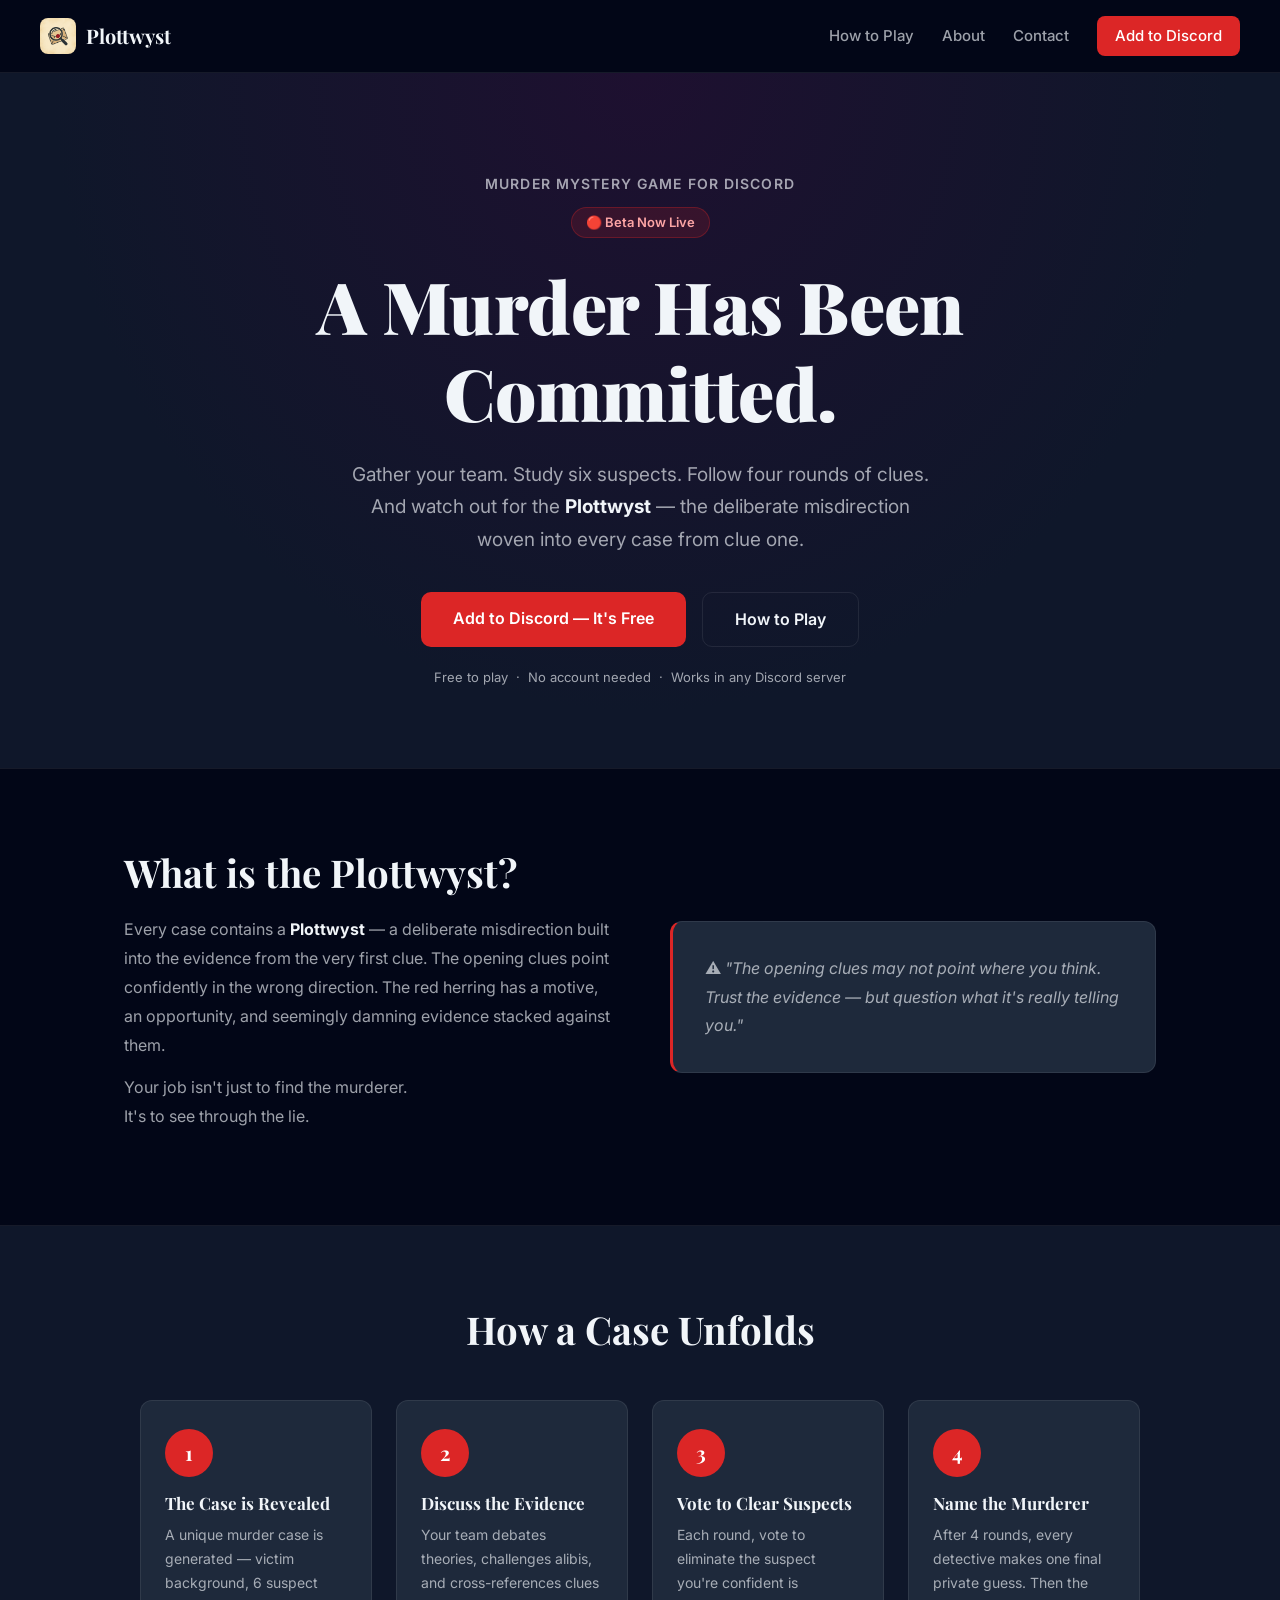
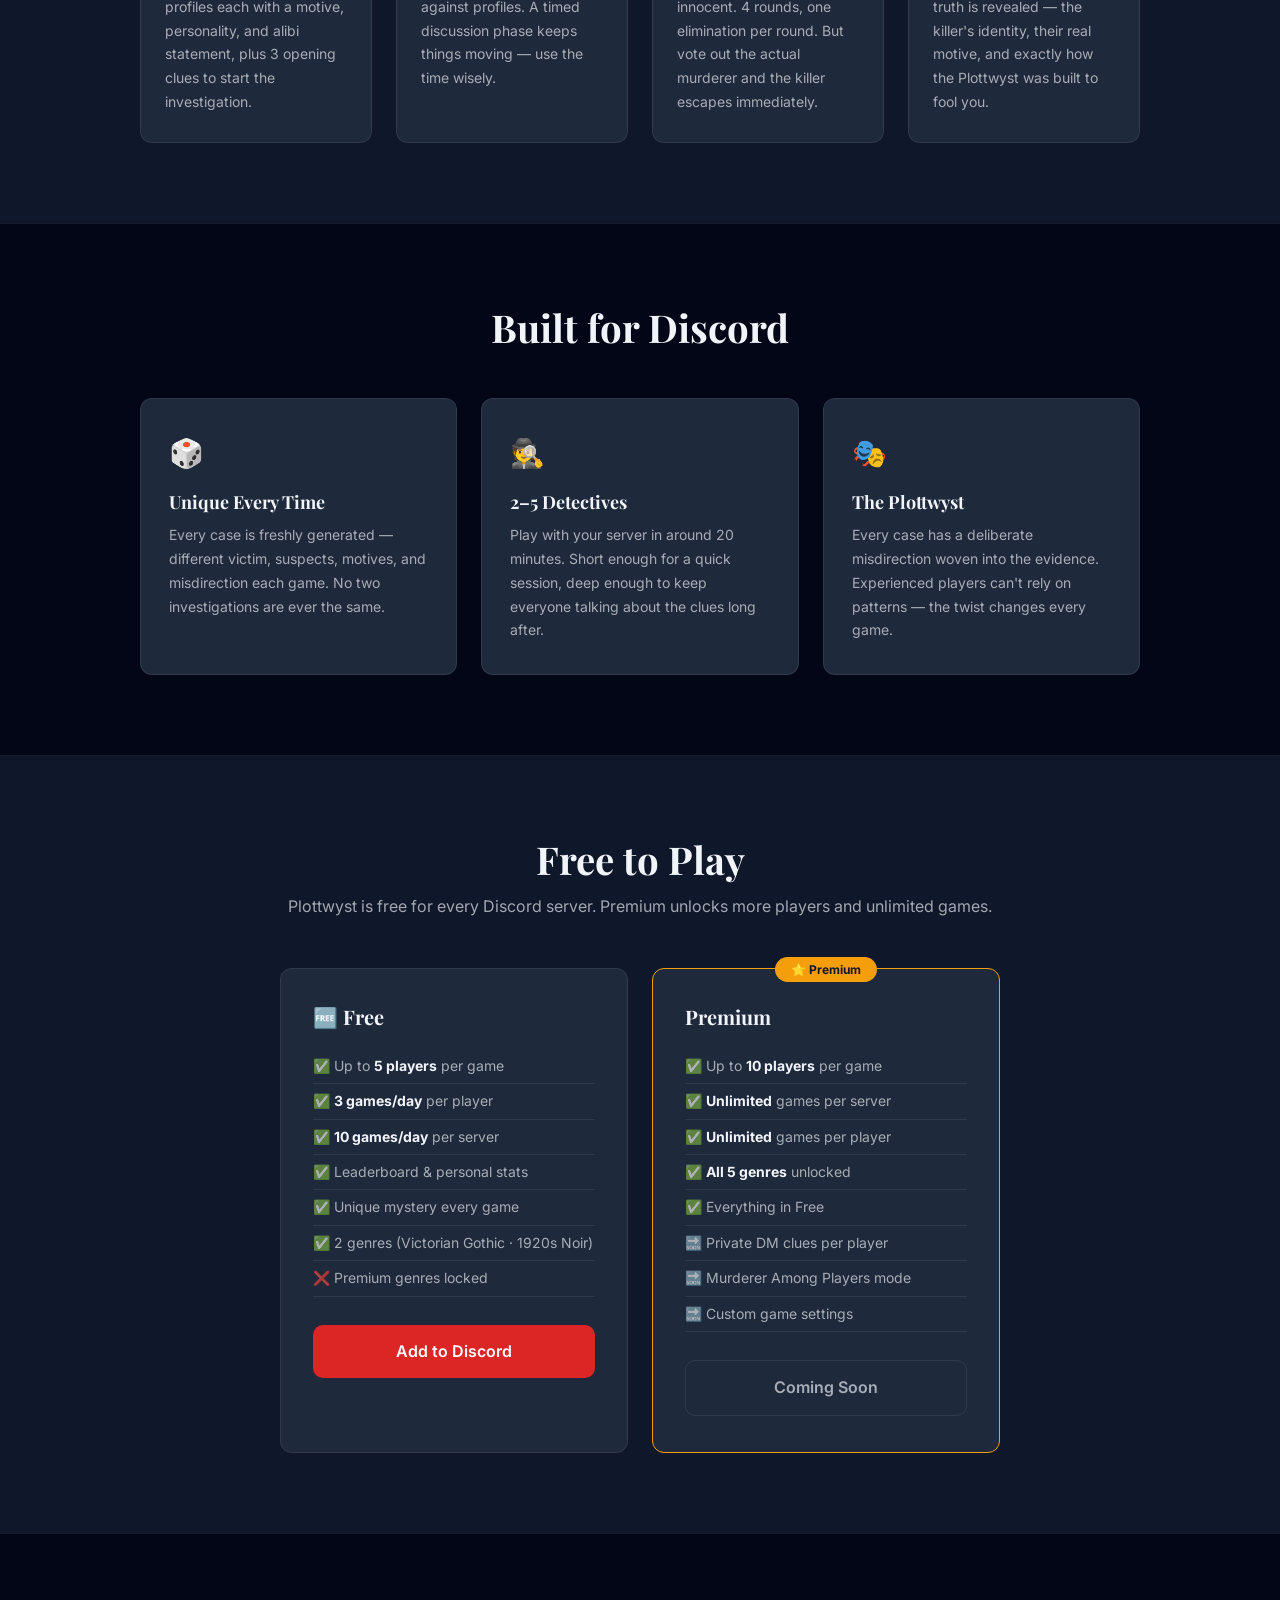
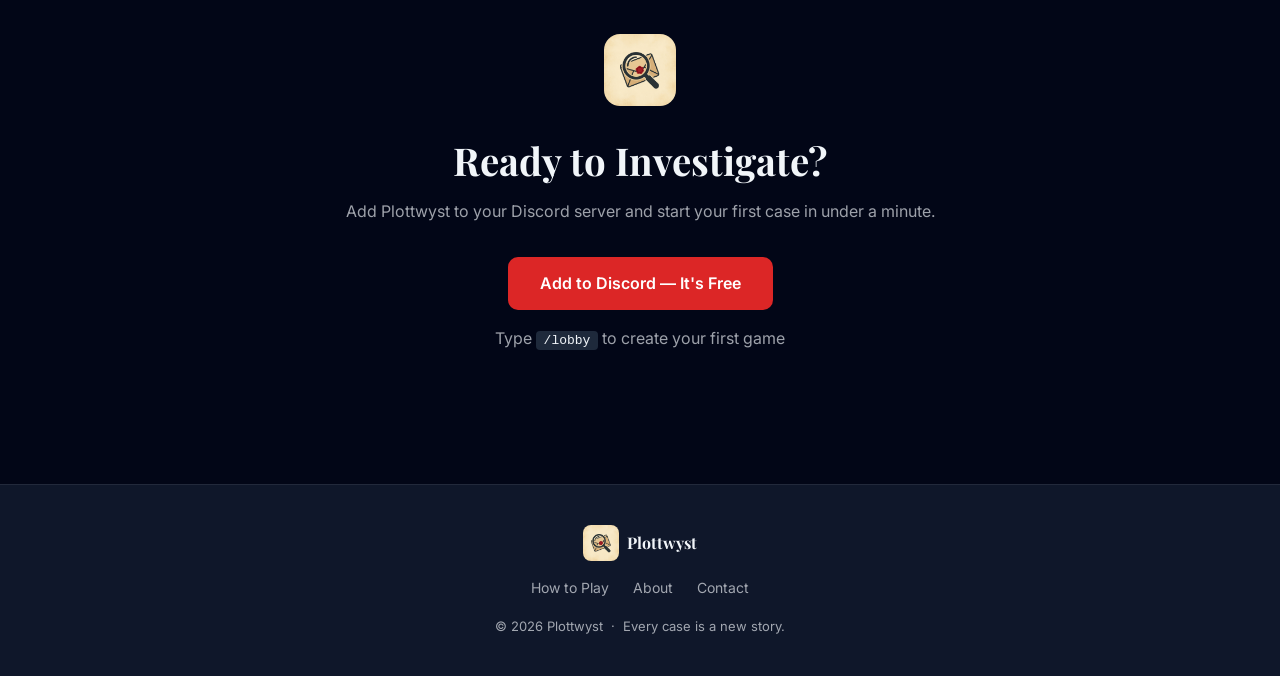
==== commit 145e3847: "fix: sync website pricing with actual tier features - Free: replaced "All genres included" with accu" ====
--- a/index.html
+++ b/index.html
@@ -150,7 +150,8 @@
           <li>✅ <strong>10 games/day</strong> per server</li>
           <li>✅ Leaderboard &amp; personal stats</li>
           <li>✅ Unique mystery every game</li>
-          <li>✅ All genres included</li>
+          <li>✅ 2 genres (Victorian Gothic · 1920s Noir)</li>
+          <li>❌ Premium genres locked</li>
         </ul>
         <a href="/invite?source=pricing" class="btn-primary" target="_blank" rel="noopener">Add to Discord</a>
       </div>
@@ -159,7 +160,9 @@
         <h3>Premium</h3>
         <ul>
           <li>✅ Up to <strong>10 players</strong> per game</li>
-          <li>✅ <strong>Unlimited</strong> games per day</li>
+          <li>✅ <strong>Unlimited</strong> games per server</li>
+          <li>✅ <strong>Unlimited</strong> games per player</li>
+          <li>✅ <strong>All 5 genres</strong> unlocked</li>
           <li>✅ Everything in Free</li>
           <li>🔜 Private DM clues per player</li>
           <li>🔜 Murderer Among Players mode</li>
